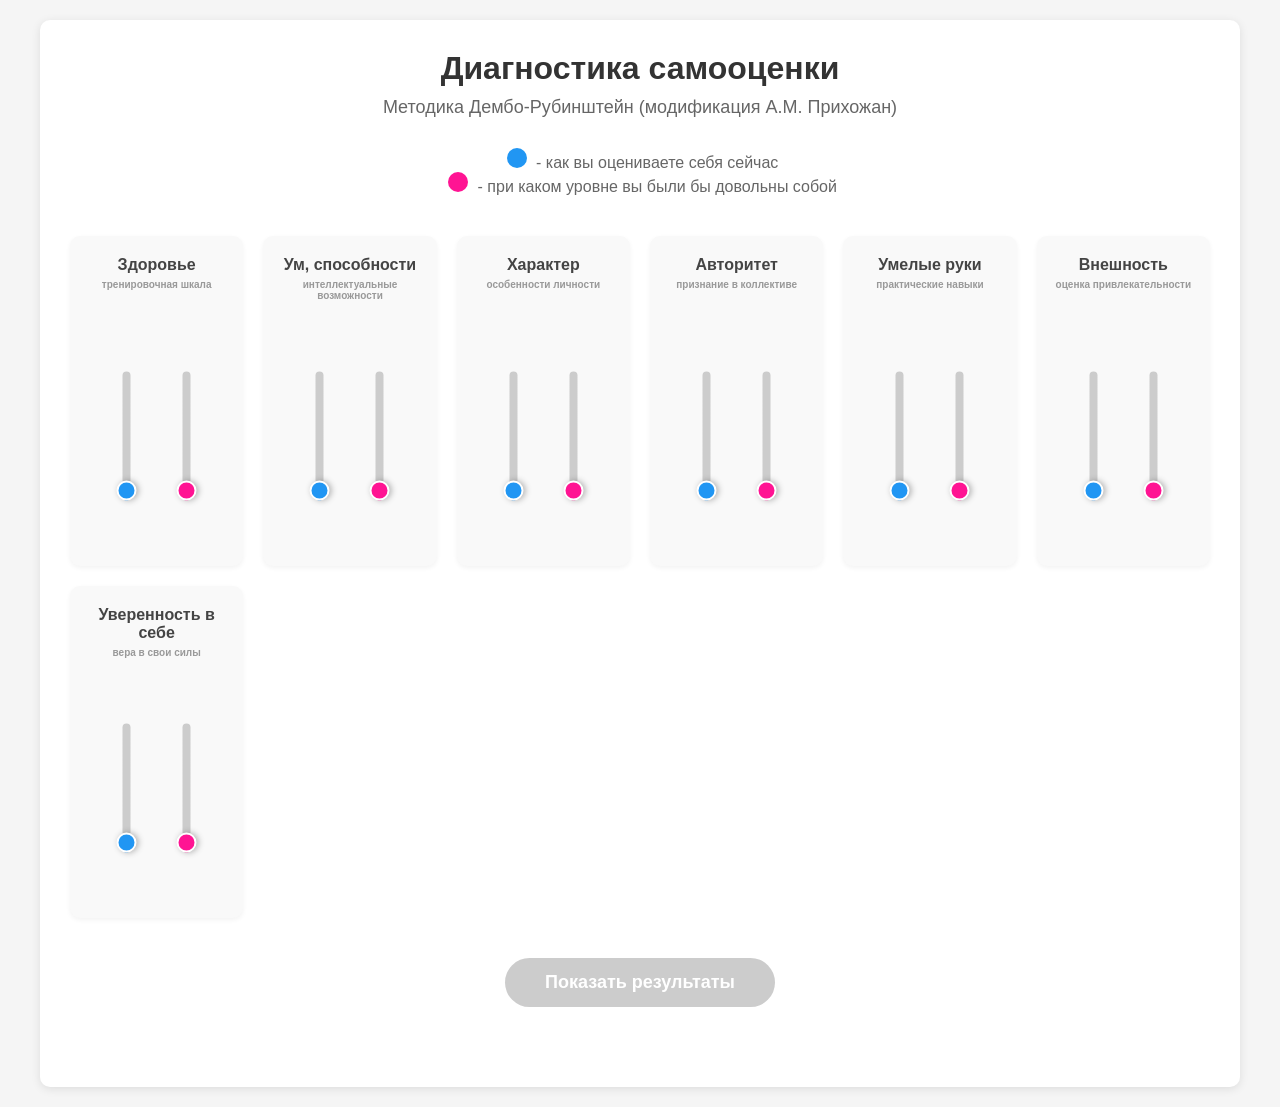
==== static/index.html @ 086a204c "files for frontend" ====
<!DOCTYPE html>
<html lang="ru">
<head>
    <meta charset="UTF-8">
    <meta name="viewport" content="width=device-width, initial-scale=1.0">
    <title>Методика Дембо-Рубинштейн</title>
    <link rel="stylesheet" href="/static/css/style.css">
</head>
<body>
    <div class="container">
        <h1>Диагностика самооценки</h1>
        <h2>Методика Дембо-Рубинштейн (модификация А.М. Прихожан)</h2>
        
        <div id="survey-form">
            <p style="text-align: center; color: #666; margin-bottom: 20px;">
                <span style="display: inline-block; width: 20px; height: 20px; background: #2196F3; border-radius: 50%; margin: 0 5px;"></span> - как вы оцениваете себя сейчас<br>
                <span style="display: inline-block; width: 20px; height: 20px; background: #FF1493; border-radius: 50%; margin: 0 5px;"></span> - при каком уровне вы были бы довольны собой
            </p>
            
            <div class="scales-container">
                <!-- Шкалы будут добавлены JavaScript -->
            </div>
            
            <div class="actions">
                <button id="submit-btn" class="btn" disabled>Показать результаты</button>
                <div id="validation-message" class="error-message"></div>
            </div>
        </div>
    </div>

    <script src="/static/js/survey.js"></script>
</body>
</html>
---- static/css/style.css ----
* { 
    margin: 0;
    padding: 0;
    box-sizing: border-box;
}

body {
    font-family: Arial, sans-serif;
    background: #f5f5f5;
    padding: 20px;
}

.container {
    max-width: 1200px;
    margin: 0 auto;
    background: white;
    padding: 30px;
    border-radius: 10px;
    box-shadow: 0 2px 10px rgba(0,0,0,0.1);
}

h1 {
    text-align: center;
    color: #333;
    margin-bottom: 10px;
}

h2 {
    text-align: center;
    color: #666;
    font-size: 18px;
    margin-bottom: 30px;
    font-weight: normal;
}

.scales-container {
    display: grid;
    grid-template-columns: repeat(auto-fit, minmax(150px, 1fr));
    gap: 20px;
    margin: 40px 0;
}

.scale-card {
    background: #f9f9f9;
    border-radius: 10px;
    padding: 20px 10px;
    box-shadow: 0 2px 5px rgba(0,0,0,0.05);
    display: flex;
    flex-direction: column;
    align-items: center;
}

.scale-title {
    text-align: center;
    font-weight: bold;
    margin-bottom: 20px;
    min-height: 50px;
    color: #444;
    font-size: 16px;
}

/* Вертикальные слайдеры */
.vertical-scale {
    display: flex;
    justify-content: space-between;
    align-items: center;
    width: 100px;
    height: 220px;
}

.slider-wrapper {
    display: flex;
    justify-content: center;
    align-items: center;
    width: 40px;
    height: 100%;
}

/* Слайдеры с динамическим градиентом */
.slider {
    -webkit-appearance: none;
    width: 200px; /* длина для transform */
    height: 8px;
    border-radius: 4px;
    transform: rotate(-90deg);
    transform-origin: 50% 50%;
    cursor: pointer;
    background: linear-gradient(to right, #2196F3 0%, #ccc 0%);
}

/* Chrome / Safari / Edge Thumb */
.slider::-webkit-slider-thumb {
    -webkit-appearance: none;
    width: 20px;
    height: 20px;
    border-radius: 50%;
    border: 2px solid #fff;
    background-color: currentColor;
    cursor: pointer;
    box-shadow: 0 2px 6px rgba(0,0,0,0.3);
    position: relative;
    z-index: 2;
}

/* Firefox Thumb */
.slider::-moz-range-thumb {
    width: 20px;
    height: 20px;
    border-radius: 50%;
    border: 2px solid #fff;
    background-color: currentColor;
    cursor: pointer;
    box-shadow: 0 2px 6px rgba(0,0,0,0.3);
}

/* Firefox Track */
.slider::-moz-range-track {
    height: 8px;
    border-radius: 4px;
    background: #ccc;
}

/* Firefox Progress */
.slider::-moz-range-progress {
    height: 8px;
    border-radius: 4px;
    background: currentColor;
}

/* Цвета ползунков */
.now-slider {
    accent-color: #2196F3;
    color: #2196F3;
}

.ideal-slider {
    accent-color: #FF1493;
    color: #FF1493;
}

/* Кнопки */
.actions {
    text-align: center;
    margin: 40px 0 20px;
}

.btn {
    display: inline-block;
    padding: 14px 40px;
    background: #4CAF50;
    color: white;
    border: none;
    border-radius: 50px;
    font-size: 18px;
    font-weight: bold;
    cursor: pointer;
    transition: 0.3s;
    text-decoration: none;
    box-shadow: 0 4px 6px rgba(76, 175, 80, 0.3);
}

.btn:hover {
    background: #45a049;
    transform: translateY(-2px);
    box-shadow: 0 6px 8px rgba(76, 175, 80, 0.4);
}

.btn:disabled {
    background: #cccccc;
    cursor: not-allowed;
    transform: none;
    box-shadow: none;
}

.error-message {
    color: #f44336;
    margin-top: 10px;
    min-height: 20px;
    font-weight: bold;
}

/* Таблица результатов */
.results-table {
    width: 100%;
    border-collapse: collapse;
    margin: 30px 0;
    font-size: 14px;
    box-shadow: 0 2px 10px rgba(0,0,0,0.1);
}

.results-table th {
    background: #2c3e50;
    color: white;
    padding: 15px 10px;
    font-weight: bold;
}

.results-table td {
    padding: 12px 10px;
    border-bottom: 1px solid #eee;
    text-align: center;
}

.results-table tbody tr:hover {
    background: #f8f9fa;
}

.results-table tfoot {
    background: #e3f2fd;
    font-weight: bold;
}

.results-table tfoot td {
    border-top: 2px solid #1976D2;
    padding: 15px 10px;
}

.diff-positive {
    color: #2e7d32;
    font-weight: bold;
}

.diff-negative {
    color: #c62828;
    font-weight: bold;
}

/* Интерпретация */
.interpretation-box {
    background: #f0f7ff;
    border-left: 6px solid #2196F3;
    padding: 25px;
    margin: 30px 0;
    border-radius: 0 10px 10px 0;
    font-size: 15px;
    line-height: 1.6;
}

.interpretation-box h3 {
    margin-top: 0;
    margin-bottom: 20px;
    color: #1565C0;
}

/* Адаптив */
@media (max-width: 768px) {
    .scales-container {
        grid-template-columns: repeat(auto-fit, minmax(120px, 1fr));
        gap: 10px;
    }

    .vertical-scale {
        height: 180px;
        width: 80px;
    }

    .slider-wrapper {
        width: 35px;
    }

    .slider {
        height: 160px;
    }
}
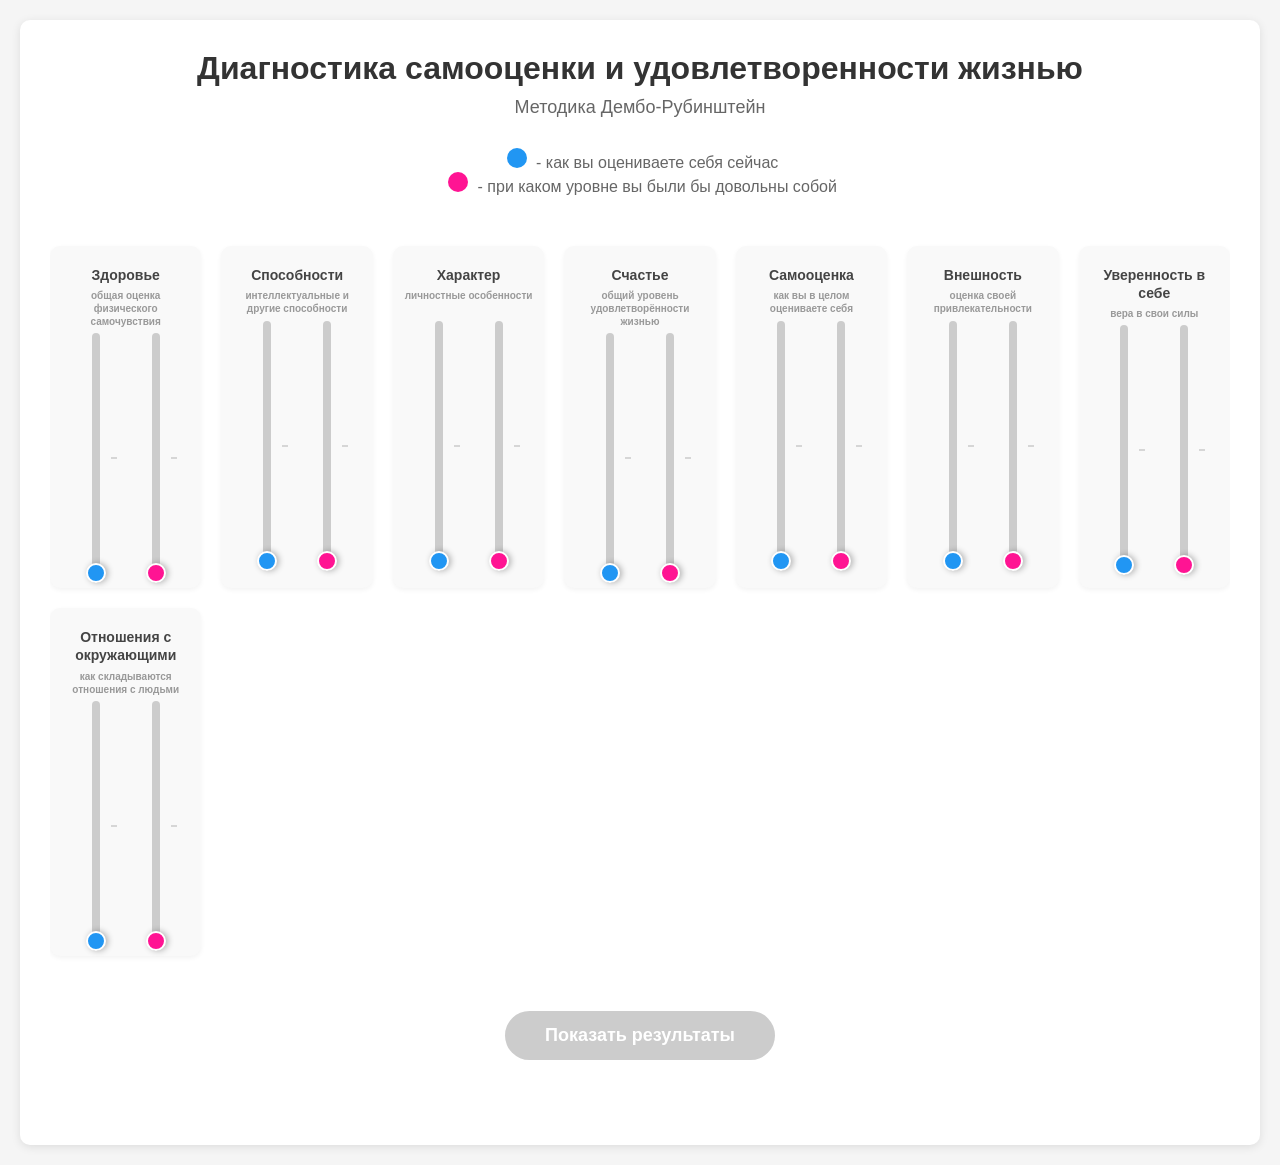
==== commit c7400d16: "update: added new scale" ====
--- a/static/index.html
+++ b/static/index.html
@@ -8,8 +8,8 @@
 </head>
 <body>
     <div class="container">
-        <h1>Диагностика самооценки</h1>
-        <h2>Методика Дембо-Рубинштейн (модификация А.М. Прихожан)</h2>
+        <h1>Диагностика самооценки и удовлетворенности жизнью</h1>
+        <h2>Методика Дембо-Рубинштейн</h2>
         
         <div id="survey-form">
             <p style="text-align: center; color: #666; margin-bottom: 20px;">
--- a/static/css/style.css
+++ b/static/css/style.css
@@ -11,7 +11,7 @@
 }
 
 .container {
-    max-width: 1200px;
+    max-width: 1400px;
     margin: 0 auto;
     background: white;
     padding: 30px;
@@ -23,21 +23,25 @@
     text-align: center;
     color: #333;
     margin-bottom: 10px;
+    font-size: clamp(20px, 5vw, 32px);
 }
 
 h2 {
     text-align: center;
     color: #666;
-    font-size: 18px;
+    font-size: clamp(14px, 4vw, 18px);
     margin-bottom: 30px;
     font-weight: normal;
 }
 
+/* Адаптивная сетка для шкал */
 .scales-container {
     display: grid;
-    grid-template-columns: repeat(auto-fit, minmax(150px, 1fr));
+    grid-template-columns: repeat(7, 1fr);
     gap: 20px;
     margin: 40px 0;
+    overflow-x: auto;
+    padding: 10px 0;
 }
 
 .scale-card {
@@ -48,6 +52,7 @@
     display: flex;
     flex-direction: column;
     align-items: center;
+    min-width: 140px;
 }
 
 .scale-title {
@@ -56,7 +61,8 @@
     margin-bottom: 20px;
     min-height: 50px;
     color: #444;
-    font-size: 16px;
+    font-size: 14px;
+    line-height: 1.3;
 }
 
 /* Вертикальные слайдеры */
@@ -74,18 +80,37 @@
     align-items: center;
     width: 40px;
     height: 100%;
+    overflow: visible;
+    position: relative;
+}
+
+.slider-wrapper::before {
+    content: "";
+    position: absolute;
+    right: -1px;
+    top: 50%;
+    transform: translateY(-50%);
+    width: 6px;
+    height: 1px;
+    background: #999;
+    opacity: 0.7;
+    pointer-events: none;
 }
 
 /* Слайдеры с динамическим градиентом */
 .slider {
+    appearance: none;
     -webkit-appearance: none;
-    width: 200px; /* длина для transform */
+    width: 250px;
     height: 8px;
     border-radius: 4px;
-    transform: rotate(-90deg);
+    transform: rotate(-90deg) translateY(0px);
     transform-origin: 50% 50%;
     cursor: pointer;
+    position: absolute;
     background: linear-gradient(to right, #2196F3 0%, #ccc 0%);
+    /* позволяем браузеру обрабатывать жесты, но фокус на взаимодействие */
+    touch-action: none;
 }
 
 /* Chrome / Safari / Edge Thumb */
@@ -157,6 +182,7 @@
     transition: 0.3s;
     text-decoration: none;
     box-shadow: 0 4px 6px rgba(76, 175, 80, 0.3);
+    margin: 5px;
 }
 
 .btn:hover {
@@ -186,6 +212,7 @@
     margin: 30px 0;
     font-size: 14px;
     box-shadow: 0 2px 10px rgba(0,0,0,0.1);
+    overflow-x: auto;
 }
 
 .results-table th {
@@ -193,12 +220,15 @@
     color: white;
     padding: 15px 10px;
     font-weight: bold;
+    white-space: nowrap;
 }
 
 .results-table td {
     padding: 12px 10px;
     border-bottom: 1px solid #eee;
     text-align: center;
+    white-space: nowrap;
+    color: #333;
 }
 
 .results-table tbody tr:hover {
@@ -213,6 +243,8 @@
 .results-table tfoot td {
     border-top: 2px solid #1976D2;
     padding: 15px 10px;
+    white-space: nowrap;
+    color: #333;
 }
 
 .diff-positive {
@@ -234,6 +266,9 @@
     border-radius: 0 10px 10px 0;
     font-size: 15px;
     line-height: 1.6;
+    overflow-wrap: break-word;
+    word-wrap: break-word;
+    hyphens: auto;
 }
 
 .interpretation-box h3 {
@@ -242,23 +277,295 @@
     color: #1565C0;
 }
 
-/* Адаптив */
+.interpretation-box p {
+    margin-bottom: 10px;
+    font-size: clamp(14px, 3vw, 15px);
+    color: #333;
+}
+
+/* Адаптив для планшетов */
+@media (max-width: 1024px) {
+    .scales-container {
+        grid-template-columns: repeat(4, 1fr);
+        gap: 15px;
+    }
+    
+    .container {
+        padding: 20px;
+    }
+}
+
 @media (max-width: 768px) {
+    body {
+        padding: 10px;
+    }
+    
+    .container {
+        padding: 15px;
+    }
+    
     .scales-container {
-        grid-template-columns: repeat(auto-fit, minmax(120px, 1fr));
+        grid-template-columns: repeat(2, 1fr);
+        gap: 15px;
+    }
+    
+    .scale-card {
+        min-width: auto;
+    }
+    
+    .vertical-scale {
+        width: 90px;
+        height: 200px;
+    }
+    
+    .slider-wrapper {
+        width: 35px;
+    }
+    
+    .slider {
+        width: 220px;
+    }
+    
+    .btn {
+        padding: 12px 30px;
+        font-size: 16px;
+        width: 100%;
+        max-width: 300px;
+    }
+    
+    .actions {
+        display: flex;
+        flex-direction: column;
+        align-items: center;
         gap: 10px;
     }
-
+    
+    .interpretation-box {
+        padding: 15px;
+    }
+    
+    .results-table {
+        display: table;
+        width: 100%;
+        font-size: 12px;
+    }
+    
+    .results-table th,
+    .results-table td,
+    .results-table tfoot td {
+        padding: 8px 5px;
+        white-space: normal;
+    }
+    
+    .table-wrapper {
+        overflow: auto;
+        -webkit-overflow-scrolling: touch;
+        margin: 20px 0;
+    }
+}
+
+@media (max-width: 480px) {
+    h1 {
+        font-size: 20px;
+    }
+    
+    h2 {
+        font-size: 14px;
+        margin-bottom: 20px;
+    }
+    
+    .scales-container {
+        grid-template-columns: 1fr;
+        gap: 10px;
+    }
+    
+    .scale-card {
+        padding: 15px 10px;
+    }
+    
+    .scale-title {
+        font-size: 16px;
+        min-height: auto;
+        margin-bottom: 15px;
+    }
+    
+    .vertical-scale {
+        width: 100%;
+        height: 180px;
+        justify-content: space-around;
+    }
+    
+    .slider-wrapper {
+        width: 45px;
+    }
+    
+    .slider {
+        width: 200px;
+    }
+    
+    .slider-wrapper::before {
+        display: none;
+    }
+    
+    .btn {
+        padding: 10px 20px;
+        font-size: 14px;
+    }
+    
+    .interpretation-box {
+        padding: 10px;
+        font-size: 13px;
+    }
+    
+    .interpretation-box h3 {
+        font-size: 16px;
+        margin-bottom: 10px;
+    }
+    
+    .results-table {
+        display: block;
+        overflow-x: auto;
+        -webkit-overflow-scrolling: touch;
+    }
+    
+    .results-table th,
+    .results-table td,
+    .results-table tfoot td {
+        font-size: 11px;
+        padding: 6px 3px;
+    }
+}
+
+/* Поддержка сенсорных экранов */
+@media (hover: none) and (pointer: coarse) {
+    .slider {
+        transform: rotate(-90deg) translateY(0px) scale(1);
+    }
+    
+    .slider::-webkit-slider-thumb {
+        width: 20px;
+        height: 20px;
+    }
+    
+    .btn {
+        -webkit-tap-highlight-color: transparent;
+    }
+    
+    .btn:active {
+        transform: scale(0.98);
+    }
+}
+
+/* Улучшения для accessibility */
+@media (prefers-reduced-motion: reduce) {
+    .btn {
+        transition: none;
+    }
+    
+    .btn:hover {
+        transform: none;
+    }
+}
+
+@media (orientation: landscape) and (max-width: 1024px) {
+    body {
+        overscroll-behavior: contain;
+        padding: 10px;
+    }
+    
+    .container {
+        max-height: calc(100vh - 20px);
+        overflow-y: auto;
+        -webkit-overflow-scrolling: touch;
+        padding: 15px;
+    }
+    
+    .scales-container {
+        display: grid;
+        grid-template-columns: repeat(3, 1fr);
+        gap: 15px;
+        padding: 10px 0;
+    }
+    
+    .vertical-scale {
+        height: 150px;
+    }
+}
+
+/* Для телефонов в альбомной ориентации (маленькая высота) */
+@media (orientation: landscape) and (max-width: 1024px) and (max-height: 500px) {
+    .vertical-scale {
+        height: 100px;
+    }
+    
+    .slider {
+        width: 140px;
+    }
+    
+    .scale-title {
+        font-size: 11px;
+        min-height: 30px;
+        margin-bottom: 10px;
+    }
+    
+    .scale-card {
+        padding: 10px 5px;
+    }
+    
+    .slider::-webkit-slider-thumb {
+        width: 20px !important;
+        height: 20px !important;
+    }
+}
+
+/* Для планшетов в альбомной ориентации */
+@media (orientation: landscape) and (min-width: 769px) and (max-width: 1024px) {
+    .scales-container {
+        grid-template-columns: repeat(4, 1fr);
+    }
+    
     .vertical-scale {
         height: 180px;
-        width: 80px;
-    }
-
-    .slider-wrapper {
-        width: 35px;
-    }
-
+    }
+    
     .slider {
-        height: 160px;
-    }
-}+        width: 200px;
+    }
+}
+
+/* Для узких экранов в альбомной ориентации */
+@media (orientation: landscape) and (max-width: 700px) {
+    .scales-container {
+        grid-template-columns: repeat(2, 1fr);
+    }
+}
+
+/* МЕТКА 50% ДЛЯ МАЛЕНЬКИХ УСТРОЙСТВ */
+@media (max-width: 450px) {
+    .slider-wrapper::before {
+        content: "";
+        position: absolute;
+        right: -1px;
+        top: 50%;
+        transform: translateY(-50%);
+        width: 6px;
+        height: 1px;
+        background: #999;
+        opacity: 0.7;
+        pointer-events: none;
+        z-index: 5;
+        display: block !important;
+    }
+    
+    .slider-wrapper::after {
+        display: none;
+    }
+}
+
+/* Для совсем крошечных устройств */
+@media (max-width: 350px) {
+    .slider-wrapper::before {
+        width: 5px;
+        right: -2px;
+    }
+}
